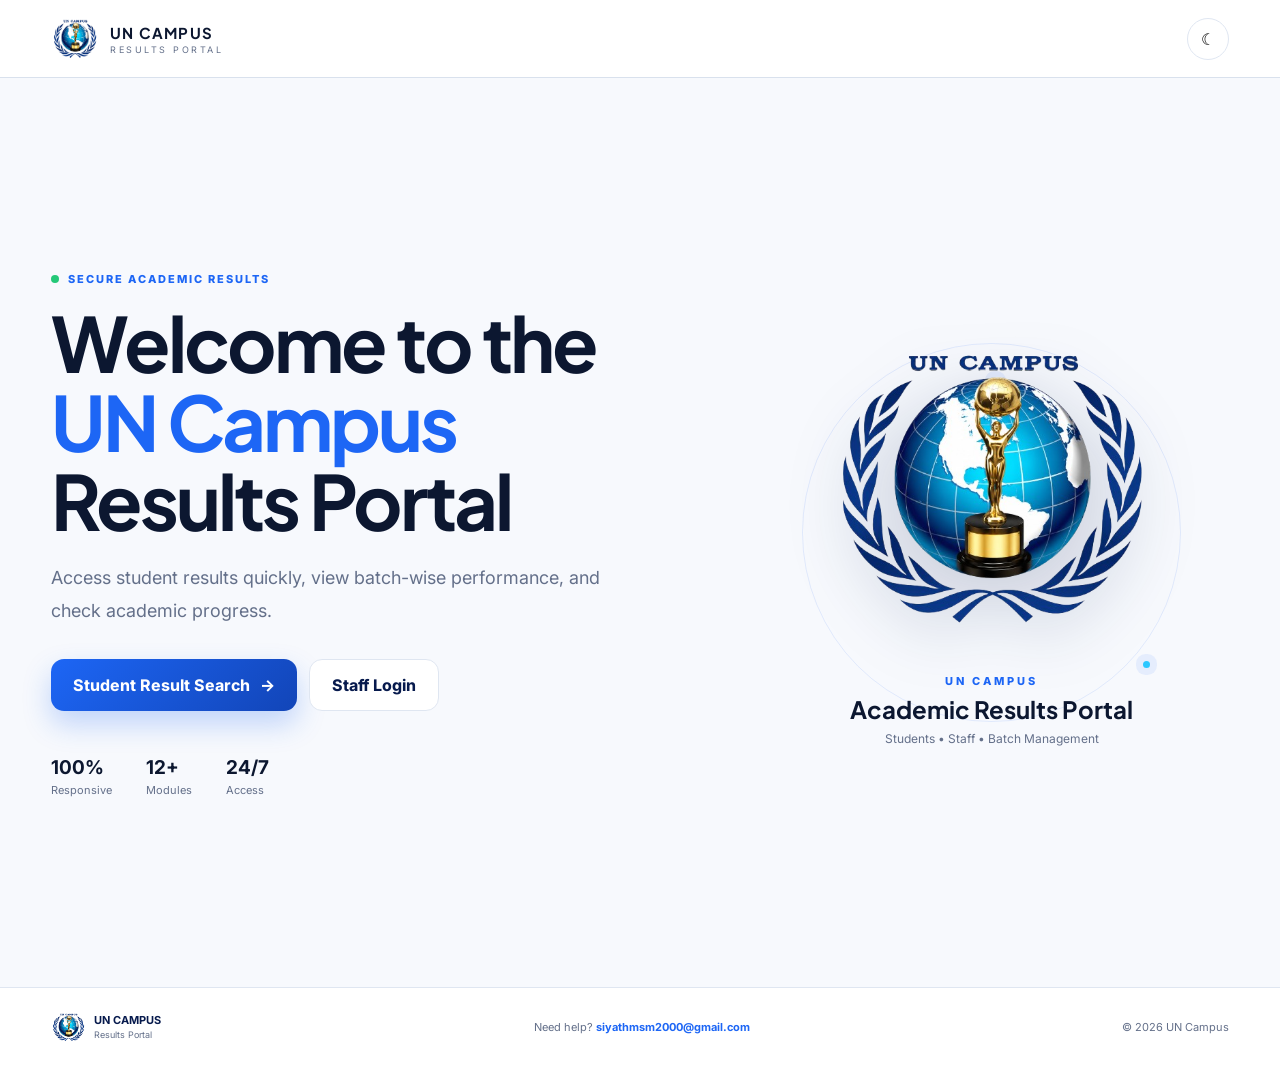
==== index.html @ ff18fadd "Add files via upload" ====
<!DOCTYPE html>
<html lang="en">
<head>
  <meta charset="UTF-8">
  <meta name="viewport" content="width=device-width, initial-scale=1.0">
  <meta name="theme-color" content="#071a4d">
  <meta name="description" content="UN Campus student results portal">
  <title>UN Campus | Results Portal</title>
  <link rel="preconnect" href="https://fonts.googleapis.com">
  <link rel="preconnect" href="https://fonts.gstatic.com" crossorigin>
  <link href="https://fonts.googleapis.com/css2?family=Inter:wght@400;500;600;700;800&family=Plus+Jakarta+Sans:wght@600;700;800&display=swap" rel="stylesheet">
  <link rel="stylesheet" href="css/style.css">
</head>
<body>
  <div id="preloader" class="preloader">
    <div class="loader-orbit">
      <div class="loader-ring"></div>
      <img src="assets/logo.png" alt="UN Campus">
    </div>
    <div class="loader-brand">UN CAMPUS</div>
    <div class="loader-text">Preparing your results portal...</div>
  </div>

  <div id="app" class="app-shell is-hidden">
    <header class="topbar">
      <a class="brand" href="#" data-action="home" aria-label="UN Campus home">
        <img src="assets/logo.png" alt="UN Campus logo">
        <div>
          <strong>UN CAMPUS</strong>
          <span>RESULTS PORTAL</span>
        </div>
      </a>
      <div class="top-actions">
        <button id="themeToggle" class="icon-btn" type="button" aria-label="Toggle theme">☾</button>
        <button id="logoutBtn" class="btn btn-ghost hidden" type="button">Staff Logout</button>
      </div>
    </header>

    <main>
      <section id="homeView" class="view active">
        <div class="hero-grid">
          <div class="hero-copy reveal">
            <span class="eyebrow"><span class="pulse-dot"></span> Secure Academic Results</span>
            <h1>Welcome to the <span>UN Campus</span> Results Portal</h1>
            <p>Access student results quickly, view batch-wise performance, and check academic progress.</p>
            <div class="hero-actions">
              <button class="btn btn-primary btn-lg" data-action="studentPortal">Student Result Search <span>→</span></button>
              <button class="btn btn-secondary btn-lg" data-action="staffLogin">Staff Login</button>
            </div>
            <div class="mini-trust">
              <div><b>100%</b><span>Responsive</span></div>
              <div><b>12+</b><span>Modules</span></div>
              <div><b>24/7</b><span>Access</span></div>
            </div>
          </div>
          <div class="hero-logo-panel reveal delay-1">
            <div class="logo-orbit"></div>
            <img src="assets/logo.png" alt="UN Campus emblem">
            <div class="hero-logo-caption">
              <span>UN CAMPUS</span>
              <strong>Academic Results Portal</strong>
              <p>Students • Staff • Batch Management</p>
            </div>
          </div>
        </div>
      </section>

      <section id="staffLoginView" class="view">
        <div class="center-wrap">
          <div class="auth-card reveal">
            <button class="back-link" data-action="home">← Back to home</button>
            <div class="auth-icon">🔐</div>
            <span class="eyebrow">Authorized Access</span>
            <h2>Staff Login</h2>
            <p>Sign in to view batch-wise student results and academic statistics.</p>
            <form id="staffLoginForm" novalidate>
              <label>Username
                <div class="input-wrap"><span>👤</span><input id="staffUsername" type="text" autocomplete="username" required placeholder="Enter username"></div>
              </label>
              <label>Password
                <div class="input-wrap"><span>🔒</span><input id="staffPassword" type="password" autocomplete="current-password" required placeholder="Enter password"></div>
              </label>
              <button class="btn btn-primary btn-full" type="submit">Sign In <span>→</span></button>
              <div id="staffLoginMessage" class="form-message"></div>
            </form>
            <div class="auth-note">Staff access is intended for authorized academic personnel.</div>
          </div>
        </div>
      </section>

      <section id="batchView" class="view">
        <div class="page-heading reveal">
          <div>
            <span class="eyebrow">Student Portal</span>
            <h2>Select Your Batch</h2>
            <p>Choose your course and batch to continue to the NIC result search.</p>
          </div>
          <button class="btn btn-ghost" data-action="home">← Home</button>
        </div>
        <div id="batchGrid" class="batch-grid"></div>
      </section>

      <section id="studentSearchView" class="view">
        <div class="page-heading">
          <div>
            <span class="eyebrow">Student Result Search</span>
            <h2 id="studentBatchTitle">Batch Results</h2>
            <p>Search using your NIC number or registration number exactly as registered with the institute.</p>
          </div>
          <button class="btn btn-ghost" data-action="studentPortal">← Change Batch</button>
        </div>
        <div class="search-card reveal">
          <div class="search-art"><img src="assets/logo.png" alt="UN Campus"></div>
          <form id="studentSearchForm" class="search-form" novalidate>
            <label>NIC Number / Registration Number
              <div class="input-wrap large"><span>🪪</span><input id="studentSearchInput" type="text" inputmode="text" autocomplete="off" placeholder="Enter NIC or registration number" required></div>
            </label>
            <button class="btn btn-primary btn-lg" type="submit">Search Result <span>⌕</span></button>
            <div id="studentSearchMessage" class="form-message"></div>
          </form>
        </div>
        <div id="resultContainer"></div>
      </section>

      <section id="staffDashboardView" class="view">
        <div class="page-heading">
          <div>
            <span class="eyebrow">Staff Dashboard</span>
            <h2>Batch-wise Results</h2>
            <p>Review student performance, attendance and module marks.</p>
          </div>
          <div class="staff-toolbar">
            <select id="staffBatchSelect" class="select-control"></select>
            <button id="printBatchBtn" class="btn btn-secondary" type="button">🖨 Print / Preview</button>
          </div>
        </div>
        <div class="print-header">
          <div class="print-brand-row">
            <img src="assets/logo.png" alt="UN Campus Logo">
            <div>
              <h1>UN CAMPUS</h1>
              <div>No: 102, Post Office Road, Trincomalee</div>
              <div>No: 231, Dockyard Road, Trincomalee</div>
              <div>Email: info@uncampusacademy.com &nbsp; | &nbsp; uncampusacademy.com &nbsp; | &nbsp; +94 11 3640 634</div>
            </div>
          </div>
          <div class="print-title">
            <h2>STUDENT RESULTS</h2>
            <strong id="printBatchName"></strong>
            <span id="printCourseName"></span>
          </div>
        </div>
        <div id="staffStats" class="stats-grid"></div>
        <div class="dashboard-card">
          <div class="table-head">
            <div><strong id="staffTableTitle">Students</strong><span id="staffTableMeta"></span></div>
            <input id="staffTableSearch" class="table-search" placeholder="Search name or NIC...">
          </div>
          <div class="table-scroll">
            <table class="results-table" id="staffResultsTable">
              <thead></thead>
              <tbody></tbody>
            </table>
          </div>
        </div>
        <div class="print-certification">
          <p>I certify that the above results have been checked and are an accurate record of the students' academic performance.</p>
          <div class="signature-grid">
            <div><div class="signature-line"></div><strong id="printLecturerPrint">Lecturer</strong><span>Lecturer Signature / Name</span></div>
            <div><div class="signature-line"></div><strong id="printDatePrint"></strong><span>Date</span></div>
          </div>
        </div>
      </section>
    </main>

    <footer>
      <div class="footer-brand"><img src="assets/logo.png" alt=""><div><strong>UN CAMPUS</strong><span>Results Portal</span></div></div>
      <div>Need help? <a href="mailto:siyathmsm2000@gmail.com">siyathmsm2000@gmail.com</a></div>
      <div>© <span id="year"></span> UN Campus</div>
    </footer>
  </div>

  <div id="printModal" class="modal-backdrop hidden" role="dialog" aria-modal="true" aria-labelledby="printModalTitle">
    <div class="print-modal">
      <button id="cancelPrintBtn" class="modal-close" type="button" aria-label="Close">×</button>
      <span class="eyebrow">Print / Preview</span>
      <h2 id="printModalTitle">Print Results</h2>
      <p>Enter the lecturer details that should appear in the certification area of the printed results.</p>
      <label>Lecturer Name
        <div class="input-wrap"><span>👨‍🏫</span><input id="printLecturerName" type="text" placeholder="Enter lecturer name" autocomplete="name"></div>
      </label>
      <label>Date
        <div class="input-wrap"><span>📅</span><input id="printDate" type="date"></div>
      </label>
      <div class="modal-actions">
        <button id="cancelPrintBtnAlt" class="btn btn-ghost" type="button">Cancel</button>
        <button id="confirmPrintBtn" class="btn btn-primary" type="button">Continue to Print Preview →</button>
      </div>
    </div>
  </div>

  <script src="js/config.js"></script>
  <script src="js/data.js"></script>
  <script src="js/app.js"></script>
</body>
</html>
---- css/style.css ----
:root{
  --navy:#071a4d;--navy2:#102d6d;--blue:#1d66f5;--cyan:#2cc8ff;
  --ink:#0c1730;--muted:#64708a;--bg:#f7f9fd;--card:#fff;
  --line:#dfe6f1;--success:#149447;--danger:#d83a4a;
  --shadow:0 20px 55px rgba(12,39,87,.09);--radius:22px;--transition:all .28s ease;
}
*{box-sizing:border-box}html{scroll-behavior:smooth}body{margin:0;font-family:Inter,Arial,sans-serif;color:var(--ink);background:var(--bg);min-height:100vh}button,input,select{font:inherit}.hidden{display:none!important}.is-hidden{visibility:hidden;opacity:0}
.preloader{position:fixed;inset:0;z-index:1000;background:linear-gradient(145deg,#04143d,#0c2c69 55%,#06183f);display:grid;place-items:center;align-content:center;color:#fff;transition:opacity .6s ease,visibility .6s ease}.preloader.done{opacity:0;visibility:hidden;pointer-events:none}.loader-orbit{width:155px;height:155px;position:relative;display:grid;place-items:center}.loader-orbit img{width:108px;height:108px;object-fit:contain;filter:drop-shadow(0 8px 22px rgba(0,0,0,.35))}.loader-ring{position:absolute;inset:0;border:2px solid rgba(255,255,255,.12);border-top-color:#4fd8ff;border-right-color:#fff;border-radius:50%;animation:spin 1.2s linear infinite}.loader-brand{margin-top:20px;font-family:"Plus Jakarta Sans",Inter,sans-serif;font-size:20px;letter-spacing:5px;font-weight:800}.loader-text{margin-top:8px;color:#b9c7e5;font-size:13px}
@keyframes spin{to{transform:rotate(360deg)}}@keyframes float{50%{transform:translateY(-9px)}}@keyframes pulse{50%{box-shadow:0 0 0 8px rgba(36,200,120,0)}}@keyframes reveal{from{opacity:0;transform:translateY(18px)}to{opacity:1;transform:none}}@keyframes resultIn{from{opacity:0;transform:translateY(15px)}to{opacity:1;transform:none}}
.topbar{height:78px;position:sticky;top:0;z-index:50;display:flex;align-items:center;justify-content:space-between;padding:0 clamp(18px,4vw,64px);background:rgba(255,255,255,.94);backdrop-filter:blur(18px);border-bottom:1px solid rgba(205,215,231,.75)}.brand{display:flex;align-items:center;gap:11px;text-decoration:none;color:var(--ink)}.brand img{width:48px;height:48px;object-fit:contain}.brand strong{display:block;font-family:"Plus Jakarta Sans",Inter,sans-serif;letter-spacing:1.2px;font-size:15px}.brand span{display:block;color:var(--muted);font-size:9px;letter-spacing:2.5px;margin-top:2px}.top-actions{display:flex;gap:10px;align-items:center}.icon-btn{width:42px;height:42px;border:1px solid var(--line);border-radius:50%;background:#fff;cursor:pointer;transition:var(--transition)}.icon-btn:hover{transform:translateY(-2px);box-shadow:0 8px 20px rgba(7,26,77,.12)}
main{min-height:calc(100vh - 145px)}.view{display:none;max-width:1280px;margin:0 auto;padding:clamp(34px,6vw,80px) clamp(18px,4vw,52px)}.view.active{display:block}
.hero-grid{min-height:calc(100vh - 145px);display:grid;grid-template-columns:1.12fr .88fr;gap:clamp(40px,8vw,100px);align-items:center}.hero-copy h1{font-family:"Plus Jakarta Sans",Inter,sans-serif;font-size:clamp(42px,6vw,76px);line-height:1.04;letter-spacing:-3px;margin:16px 0 22px;max-width:760px}.hero-copy h1 span{color:var(--blue)}.hero-copy p{font-size:18px;line-height:1.8;color:var(--muted);max-width:670px}.eyebrow{display:inline-flex;align-items:center;gap:9px;text-transform:uppercase;letter-spacing:2px;font-size:11px;font-weight:800;color:var(--blue)}.pulse-dot{width:8px;height:8px;border-radius:50%;background:#24c878;box-shadow:0 0 0 0 rgba(36,200,120,.5);animation:pulse 1.8s infinite}.hero-actions{display:flex;flex-wrap:wrap;gap:12px;margin-top:32px}.btn{border:0;border-radius:13px;padding:12px 18px;font-weight:750;cursor:pointer;transition:var(--transition);display:inline-flex;align-items:center;justify-content:center;gap:10px}.btn:hover{transform:translateY(-3px)}.btn-primary{color:#fff;background:linear-gradient(135deg,var(--blue),#1245b8);box-shadow:0 13px 28px rgba(29,102,245,.25)}.btn-secondary{background:#fff;color:var(--navy);border:1px solid var(--line)}.btn-ghost{background:transparent;color:var(--navy);border:1px solid var(--line)}.btn-lg{padding:15px 22px}.btn-full{width:100%}.mini-trust{display:flex;gap:34px;margin-top:45px}.mini-trust div{display:grid;gap:4px}.mini-trust b{font-size:19px}.mini-trust span{font-size:11px;color:var(--muted)}
/* Logo presentation: intentionally no background card behind the logo. */.hero-logo-panel{min-height:520px;position:relative;display:flex;align-items:center;justify-content:center;flex-direction:column;animation:float 5s ease-in-out infinite}.hero-logo-panel img{width:min(72%,390px);object-fit:contain;position:relative;z-index:2;filter:drop-shadow(0 20px 28px rgba(7,26,77,.18))}.logo-orbit{position:absolute;width:min(80%,470px);aspect-ratio:1;border:1px solid rgba(29,102,245,.10);border-radius:50%;animation:spin 20s linear infinite}.logo-orbit:before,.logo-orbit:after{content:"";position:absolute;border-radius:50%;background:var(--blue);width:7px;height:7px;box-shadow:0 0 0 7px rgba(29,102,245,.08)}.logo-orbit:before{top:9%;left:50%}.logo-orbit:after{bottom:14%;right:8%;background:var(--cyan)}.hero-logo-caption{text-align:center;margin-top:14px;position:relative;z-index:3}.hero-logo-caption span{display:block;font-size:11px;letter-spacing:3px;font-weight:800;color:var(--blue)}.hero-logo-caption strong{display:block;font-family:"Plus Jakarta Sans",Inter,sans-serif;font-size:24px;margin-top:6px}.hero-logo-caption p{margin:7px 0 0;color:var(--muted);font-size:12px}
.center-wrap{min-height:70vh;display:grid;place-items:center}.auth-card{width:min(100%,480px);padding:36px;border-radius:var(--radius);background:var(--card);border:1px solid var(--line);box-shadow:var(--shadow)}.back-link{background:none;border:0;padding:0;color:var(--muted);cursor:pointer;margin-bottom:30px}.auth-icon{width:58px;height:58px;border-radius:18px;background:#eaf2ff;display:grid;place-items:center;font-size:25px;margin-bottom:18px}.auth-card h2,.page-heading h2{font-family:"Plus Jakarta Sans",Inter,sans-serif;font-size:clamp(30px,4vw,44px);margin:9px 0}.auth-card p,.page-heading p{color:var(--muted);line-height:1.65}.auth-card form{margin-top:26px;display:grid;gap:18px}.auth-card label,.search-form label{font-size:12px;font-weight:800;display:grid;gap:8px}.input-wrap{display:flex;align-items:center;gap:10px;padding:0 14px;border:1px solid var(--line);border-radius:13px;background:#fff;transition:var(--transition)}.input-wrap:focus-within{border-color:#7da7ff;box-shadow:0 0 0 4px rgba(29,102,245,.09)}.input-wrap input{border:0;outline:0;background:transparent;width:100%;padding:14px 0;color:var(--ink)}.input-wrap.large input{font-size:17px;padding:17px 0}.form-message{min-height:18px;font-size:12px;font-weight:700}.form-message.error{color:var(--danger)}.form-message.success{color:var(--success)}.auth-note{margin-top:22px;padding:12px;border-radius:12px;background:#f3f6fb;color:var(--muted);font-size:11px;line-height:1.5}
.page-heading{display:flex;justify-content:space-between;gap:20px;align-items:end;margin-bottom:32px}.page-heading h2{margin-bottom:6px}.batch-grid{display:grid;grid-template-columns:repeat(3,1fr);gap:18px}.batch-card{position:relative;padding:25px;border-radius:22px;background:#fff;border:1px solid var(--line);cursor:pointer;overflow:hidden;transition:var(--transition);box-shadow:0 10px 30px rgba(12,39,87,.05)}.batch-card:after{content:"";position:absolute;width:130px;height:130px;border-radius:50%;background:linear-gradient(135deg,#e8f7ff,#eaf0ff);right:-55px;top:-55px}.batch-card:hover{transform:translateY(-7px);border-color:#9ebcff;box-shadow:0 20px 45px rgba(12,39,87,.12)}.batch-code{font-family:"Plus Jakarta Sans",Inter,sans-serif;font-size:24px;color:var(--navy)}.batch-name{color:var(--muted);margin-top:8px}.batch-meta{display:flex;justify-content:space-between;margin-top:22px;font-size:12px;color:var(--muted)}.batch-meta strong{color:var(--blue)}
.search-card{display:grid;grid-template-columns:180px 1fr;gap:30px;align-items:center;padding:28px;border-radius:26px;background:#fff;border:1px solid var(--line);box-shadow:0 16px 45px rgba(12,39,87,.08)}.search-art{height:190px;display:grid;place-items:center;background:transparent}.search-art img{width:150px;filter:drop-shadow(0 14px 20px rgba(7,26,77,.18))}.search-form{display:flex;align-items:end;gap:14px;flex-wrap:wrap}.search-form label{flex:1;min-width:260px}.search-form .form-message{flex-basis:100%}
/* Result page: no decorative logo card and no Final Exam summary card. */.result-card{margin-top:28px;background:#fff;border:1px solid var(--line);border-radius:28px;overflow:hidden;box-shadow:var(--shadow);animation:resultIn .55s ease both}.result-header{padding:25px 28px;background:linear-gradient(135deg,#071a4d,#143d87);color:#fff;display:flex;justify-content:space-between;gap:20px;align-items:center}.student-name{font-family:"Plus Jakarta Sans",Inter,sans-serif;font-size:25px}.student-meta{color:#c8d8f5;font-size:12px;margin-top:6px}.result-badge{padding:9px 13px;border-radius:999px;background:rgba(255,255,255,.12);font-weight:800;font-size:12px}.result-body{padding:24px}.result-summary{display:grid;grid-template-columns:repeat(3,1fr);gap:12px;margin-bottom:22px}.summary-box{padding:16px;border-radius:16px;background:#f5f8fd}.summary-box span{display:block;color:var(--muted);font-size:11px;margin-bottom:7px}.summary-box strong{font-size:21px}.grade-pill{display:inline-flex;padding:5px 9px;border-radius:999px;font-size:11px;font-weight:800;background:#eaf8ef;color:var(--success)}.module-table{width:100%;border-collapse:collapse;font-size:13px}.module-table th{background:#102d6d;color:#fff;text-align:left;padding:12px}.module-table td{padding:11px 12px;border-bottom:1px solid #e7ecf4}.module-table tr:last-child td{border-bottom:0}.module-table .final-exam-row{font-weight:800;background:#fff9ec}.module-table .final-exam-row td{border-top:2px solid #d8b25b}.mark-pass{color:var(--success);font-weight:800}.mark-fail{color:var(--danger);font-weight:800}.mark-ab{color:#d98a00;font-weight:800}.mark-na{color:#6b7280;font-weight:800;font-style:italic}.grading{margin-top:24px;border-top:1px solid var(--line);padding-top:20px}.grading h3{margin:0 0 12px;font-size:15px}.grade-grid{display:grid;grid-template-columns:repeat(7,1fr);gap:7px}.grade-item{padding:10px 5px;text-align:center;border:1px solid var(--line);border-radius:10px;background:#fbfcfe}.grade-item b{display:block;color:var(--navy);font-size:14px}.grade-item span{display:block;font-size:9px;color:var(--muted);margin-top:4px}.empty-state{padding:28px;text-align:center;border:1px dashed #cbd6e7;border-radius:18px;background:#fff;color:var(--muted);margin-top:20px}.empty-state a{color:var(--blue);font-weight:800}
.staff-toolbar{display:flex;gap:10px}.select-control,.table-search{border:1px solid var(--line);background:#fff;border-radius:12px;padding:12px 14px;outline:0}.stats-grid{display:grid;grid-template-columns:repeat(4,1fr);gap:14px;margin-bottom:18px}.stat-card{background:#fff;border:1px solid var(--line);border-radius:18px;padding:19px}.stat-card span{color:var(--muted);font-size:11px}.stat-card strong{display:block;font-family:"Plus Jakarta Sans",Inter,sans-serif;font-size:27px;margin-top:5px}.dashboard-card{background:#fff;border:1px solid var(--line);border-radius:24px;overflow:hidden;box-shadow:0 15px 40px rgba(12,39,87,.07)}.table-head{padding:18px 20px;display:flex;justify-content:space-between;gap:15px;align-items:center;border-bottom:1px solid var(--line)}.table-head strong{display:block}.table-head span{display:block;color:var(--muted);font-size:11px;margin-top:3px}.table-search{width:min(100%,280px)}.table-scroll{overflow:auto}.results-table{width:100%;border-collapse:collapse;min-width:980px;font-size:11px}.results-table th{position:sticky;top:0;background:#102d6d;color:#fff;padding:10px 8px;white-space:nowrap}.results-table td{padding:9px 8px;border-bottom:1px solid #edf1f6;text-align:center}.results-table td:nth-child(2),.results-table td:nth-child(3){text-align:left}.results-table tbody tr:hover{background:#f7faff}
footer{display:flex;justify-content:space-between;align-items:center;gap:20px;padding:22px clamp(18px,4vw,64px);border-top:1px solid var(--line);background:#fff;color:var(--muted);font-size:11px}.footer-brand{display:flex;align-items:center;gap:8px}.footer-brand img{width:35px;height:35px}.footer-brand strong{display:block;color:var(--navy);font-size:11px}.footer-brand span{font-size:9px}.footer-brand+div a{color:var(--blue);text-decoration:none;font-weight:700}.reveal{animation:reveal .7s cubic-bezier(.2,.8,.2,1) both}.delay-1{animation-delay:.12s}
body.dark{--ink:#edf3ff;--muted:#a9b6d0;--bg:#071124;--card:#0c1b39;--line:#1c3155;background:#071124}body.dark .topbar,body.dark footer{background:#071124}body.dark .btn-secondary,body.dark .btn-ghost,body.dark .input-wrap,body.dark .batch-card,body.dark .search-card,body.dark .result-card,body.dark .dashboard-card,body.dark .stat-card,body.dark .icon-btn,body.dark .select-control,body.dark .table-search,body.dark .empty-state{background:#0c1b39;color:var(--ink)}body.dark .input-wrap input{color:var(--ink)}body.dark .auth-note,body.dark .summary-box,body.dark .grade-item{background:#101f3d}body.dark .footer-brand strong{color:#fff}body.dark .search-art{background:transparent}body.dark .module-table .final-exam-row{background:#302817}
@media(max-width:1000px){.hero-grid{grid-template-columns:1fr}.hero-logo-panel{min-height:430px;max-width:650px;width:100%;margin:auto}.batch-grid{grid-template-columns:repeat(2,1fr)}.grade-grid{grid-template-columns:repeat(4,1fr)}.stats-grid{grid-template-columns:repeat(2,1fr)}}
@media(max-width:700px){.topbar{height:68px}.brand img{width:42px;height:42px}.brand strong{font-size:13px}.hero-copy h1{letter-spacing:-2px}.hero-copy p{font-size:15px}.hero-grid{min-height:auto;padding:35px 0}.hero-logo-panel{min-height:350px}.hero-logo-panel img{width:230px}.hero-logo-caption strong{font-size:20px}.mini-trust{gap:18px}.view{padding-top:30px;padding-bottom:45px}.page-heading{align-items:start;flex-direction:column}.batch-grid{grid-template-columns:1fr}.search-card{grid-template-columns:1fr}.search-art{height:135px}.search-art img{width:115px}.result-summary{grid-template-columns:1fr}.grade-grid{grid-template-columns:repeat(2,1fr)}.result-header{align-items:start;flex-direction:column}.staff-toolbar{width:100%;flex-direction:column}.select-control{width:100%}.stats-grid{grid-template-columns:1fr 1fr}.table-head{align-items:start;flex-direction:column}.table-search{width:100%}footer{flex-direction:column;align-items:flex-start}}
@media(max-width:420px){.hero-actions .btn{width:100%}.stats-grid{grid-template-columns:1fr}.result-body{padding:15px}.result-header{padding:20px}.student-name{font-size:20px}.module-table{font-size:12px}.module-table th,.module-table td{padding:9px 8px}}
@media print{.topbar,.page-heading,.search-card,footer,.grading{display:none!important}.view{padding:0!important;max-width:none}.result-card{box-shadow:none;border:1px solid #ccc}.result-header{background:#102d6d!important;-webkit-print-color-adjust:exact;print-color-adjust:exact}}

/* Print information and lecturer details modal */
.print-header,.print-certification{display:none}
.modal-backdrop{position:fixed;inset:0;z-index:2000;background:rgba(4,18,52,.62);backdrop-filter:blur(8px);display:grid;place-items:center;padding:20px}
.print-modal{width:min(100%,520px);position:relative;background:#fff;color:var(--ink);border:1px solid var(--line);border-radius:24px;padding:30px;box-shadow:0 30px 80px rgba(0,0,0,.25)}
.print-modal h2{margin:8px 0}.print-modal p{color:var(--muted);line-height:1.6;margin-bottom:22px}.print-modal label{display:grid;gap:8px;font-size:12px;font-weight:800;margin-top:16px}
.modal-close{position:absolute;right:15px;top:13px;width:36px;height:36px;border:0;border-radius:50%;background:#f0f4fa;font-size:24px;cursor:pointer;color:var(--ink)}
.modal-actions{display:flex;justify-content:flex-end;gap:10px;margin-top:25px}
body.dark .print-modal{background:#0c1b39}.print-modal .input-wrap{background:transparent}
@media print{
  @page{size:A4 landscape;margin:12mm}
  html,body{background:#fff!important;color:#111!important}
  .topbar,.page-heading,.search-card,footer,.grading,.modal-backdrop{display:none!important}
  .view{padding:0!important;max-width:none}
  #staffDashboardView{display:block!important}
  .print-header{display:block;padding-bottom:10px;border-bottom:2px solid #102d6d;margin-bottom:12px}
  .print-brand-row{display:flex;align-items:center;gap:16px}
  .print-brand-row img{width:72px;height:72px;object-fit:contain}
  .print-brand-row h1{font-size:24px;letter-spacing:1px;margin:0 0 5px;color:#071a4d}
  .print-brand-row div{font-size:9px;line-height:1.5}
  .print-title{text-align:center;margin-top:8px}
  .print-title h2{font-size:16px;margin:0 0 3px;letter-spacing:1px}
  .print-title strong,.print-title span{display:block;font-size:11px}
  .stats-grid{margin-bottom:10px;grid-template-columns:repeat(4,1fr);gap:7px}
  .stat-card{padding:7px;border-radius:0;box-shadow:none}
  .stat-card span{font-size:8px}.stat-card strong{font-size:13px}
  .dashboard-card{border:0;box-shadow:none;border-radius:0;overflow:visible}
  .table-head{padding:5px 0;border:0}.table-head .table-search{display:none}
  .results-table{min-width:0;width:100%;font-size:7.5px}
  .results-table th{position:static;padding:5px 4px}
  .results-table td{padding:4px 3px}
  .print-certification{display:block;margin-top:18px;border-top:1px solid #aaa;padding-top:12px;font-size:10px}
  .print-certification p{margin:0 0 28px}
  .signature-grid{display:grid;grid-template-columns:1fr 1fr;gap:100px;align-items:end}
  .signature-grid>div{text-align:center;width:260px;max-width:260px}
  .signature-line{height:1px;background:#222;margin:42px auto 5px;width:240px}
  .signature-grid strong,.signature-grid span{display:block}
  .signature-grid strong{font-size:10px;min-height:12px}
  .signature-grid span{font-size:8px;margin-top:3px}
}
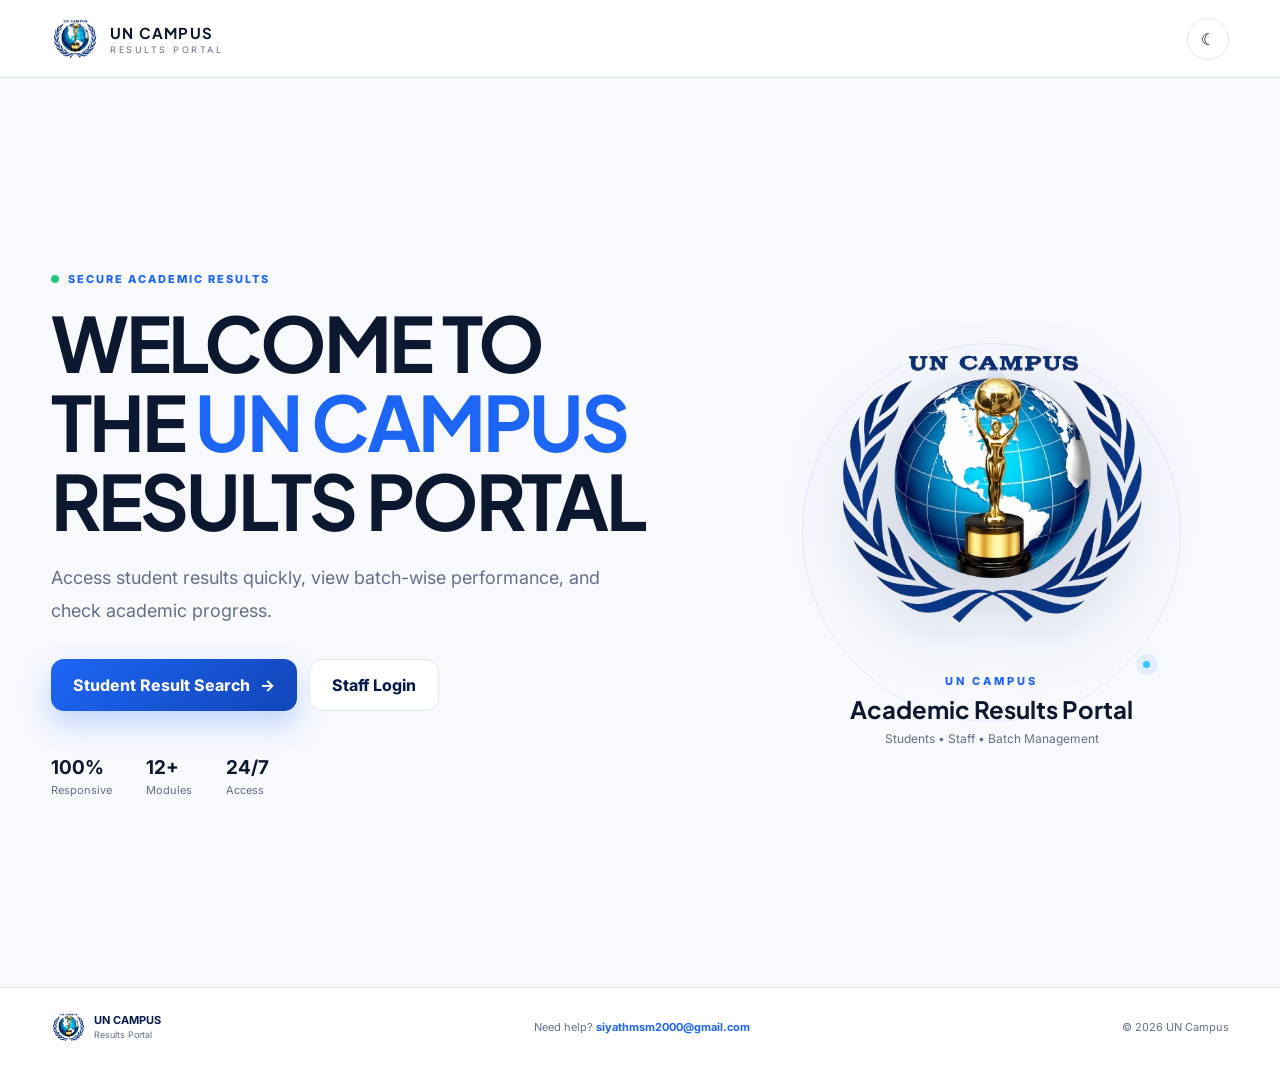
==== commit 21a23bf9: "Update index.html" ====
--- a/index.html
+++ b/index.html
@@ -41,7 +41,7 @@
         <div class="hero-grid">
           <div class="hero-copy reveal">
             <span class="eyebrow"><span class="pulse-dot"></span> Secure Academic Results</span>
-            <h1>Welcome to the <span>UN Campus</span> Results Portal</h1>
+            <h1>WELCOME TO THE <span>UN CAMPUS</span> RESULTS PORTAL</h1>
             <p>Access student results quickly, view batch-wise performance, and check academic progress.</p>
             <div class="hero-actions">
               <button class="btn btn-primary btn-lg" data-action="studentPortal">Student Result Search <span>→</span></button>
--- a/css/style.css
+++ b/css/style.css
@@ -5,7 +5,7 @@
   --shadow:0 20px 55px rgba(12,39,87,.09);--radius:22px;--transition:all .28s ease;
 }
 *{box-sizing:border-box}html{scroll-behavior:smooth}body{margin:0;font-family:Inter,Arial,sans-serif;color:var(--ink);background:var(--bg);min-height:100vh}button,input,select{font:inherit}.hidden{display:none!important}.is-hidden{visibility:hidden;opacity:0}
-.preloader{position:fixed;inset:0;z-index:1000;background:linear-gradient(145deg,#04143d,#0c2c69 55%,#06183f);display:grid;place-items:center;align-content:center;color:#fff;transition:opacity .6s ease,visibility .6s ease}.preloader.done{opacity:0;visibility:hidden;pointer-events:none}.loader-orbit{width:155px;height:155px;position:relative;display:grid;place-items:center}.loader-orbit img{width:108px;height:108px;object-fit:contain;filter:drop-shadow(0 8px 22px rgba(0,0,0,.35))}.loader-ring{position:absolute;inset:0;border:2px solid rgba(255,255,255,.12);border-top-color:#4fd8ff;border-right-color:#fff;border-radius:50%;animation:spin 1.2s linear infinite}.loader-brand{margin-top:20px;font-family:"Plus Jakarta Sans",Inter,sans-serif;font-size:20px;letter-spacing:5px;font-weight:800}.loader-text{margin-top:8px;color:#b9c7e5;font-size:13px}
+.preloader{position:fixed;inset:0;z-index:1000;background:linear-gradient(145deg,#04143d,#0c2c69 55%,#06183f);display:grid;place-items:center;align-content:center;color:#fff;transition:opacity .6s ease,visibility .6s ease}.preloader.done{opacity:0;visibility:hidden;pointer-events:none}.loader-orbit{width:155px;height:155px;position:relative;display:grid;place-items:center}.loader-orbit img{width:108px;height:108px;object-fit:contain;filter:drop-shadow(0 8px 22px rgba(0,0,0,.35))}.loader-ring{position:absolute;inset:0;border:2px solid rgba(255,255,255,.12);border-top-color:#4fd8ff;border-right-color:#fff;border-radius:50%;animation:spin 1.2s linear infinite}.loader-brand{margin-top:20px;font-family:Poppins;font-size:20px;letter-spacing:5px;font-weight:800}.loader-text{margin-top:8px;color:#b9c7e5;font-size:13px}
 @keyframes spin{to{transform:rotate(360deg)}}@keyframes float{50%{transform:translateY(-9px)}}@keyframes pulse{50%{box-shadow:0 0 0 8px rgba(36,200,120,0)}}@keyframes reveal{from{opacity:0;transform:translateY(18px)}to{opacity:1;transform:none}}@keyframes resultIn{from{opacity:0;transform:translateY(15px)}to{opacity:1;transform:none}}
 .topbar{height:78px;position:sticky;top:0;z-index:50;display:flex;align-items:center;justify-content:space-between;padding:0 clamp(18px,4vw,64px);background:rgba(255,255,255,.94);backdrop-filter:blur(18px);border-bottom:1px solid rgba(205,215,231,.75)}.brand{display:flex;align-items:center;gap:11px;text-decoration:none;color:var(--ink)}.brand img{width:48px;height:48px;object-fit:contain}.brand strong{display:block;font-family:"Plus Jakarta Sans",Inter,sans-serif;letter-spacing:1.2px;font-size:15px}.brand span{display:block;color:var(--muted);font-size:9px;letter-spacing:2.5px;margin-top:2px}.top-actions{display:flex;gap:10px;align-items:center}.icon-btn{width:42px;height:42px;border:1px solid var(--line);border-radius:50%;background:#fff;cursor:pointer;transition:var(--transition)}.icon-btn:hover{transform:translateY(-2px);box-shadow:0 8px 20px rgba(7,26,77,.12)}
 main{min-height:calc(100vh - 145px)}.view{display:none;max-width:1280px;margin:0 auto;padding:clamp(34px,6vw,80px) clamp(18px,4vw,52px)}.view.active{display:block}
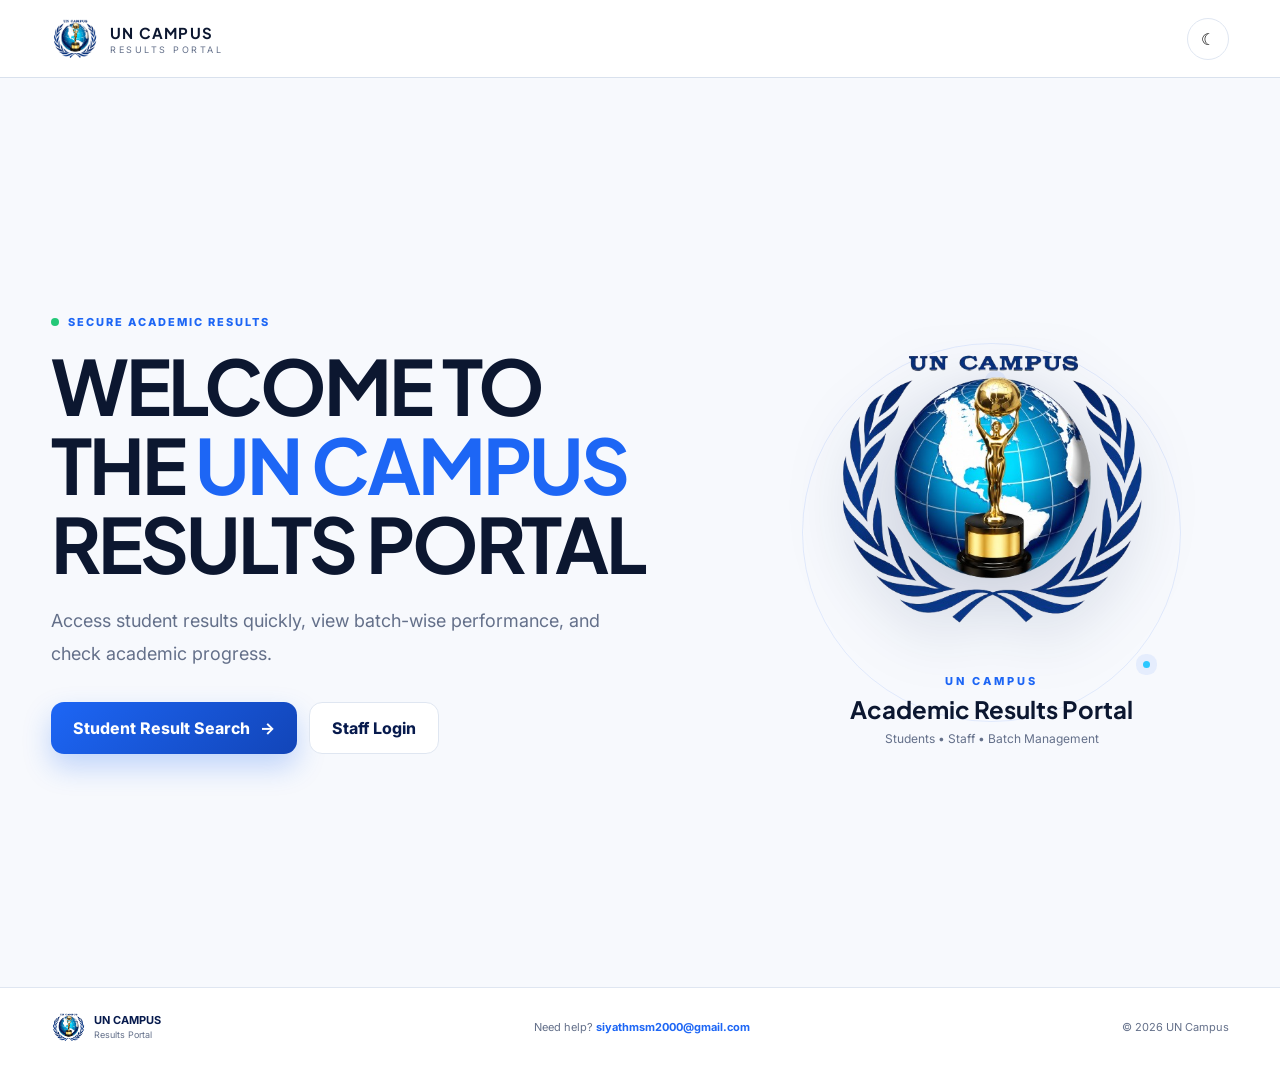
==== commit c4dc1fd5: "Update index.html" ====
--- a/index.html
+++ b/index.html
@@ -47,11 +47,13 @@
               <button class="btn btn-primary btn-lg" data-action="studentPortal">Student Result Search <span>→</span></button>
               <button class="btn btn-secondary btn-lg" data-action="staffLogin">Staff Login</button>
             </div>
+            <!--
             <div class="mini-trust">
               <div><b>100%</b><span>Responsive</span></div>
               <div><b>12+</b><span>Modules</span></div>
               <div><b>24/7</b><span>Access</span></div>
             </div>
+            -->
           </div>
           <div class="hero-logo-panel reveal delay-1">
             <div class="logo-orbit"></div>
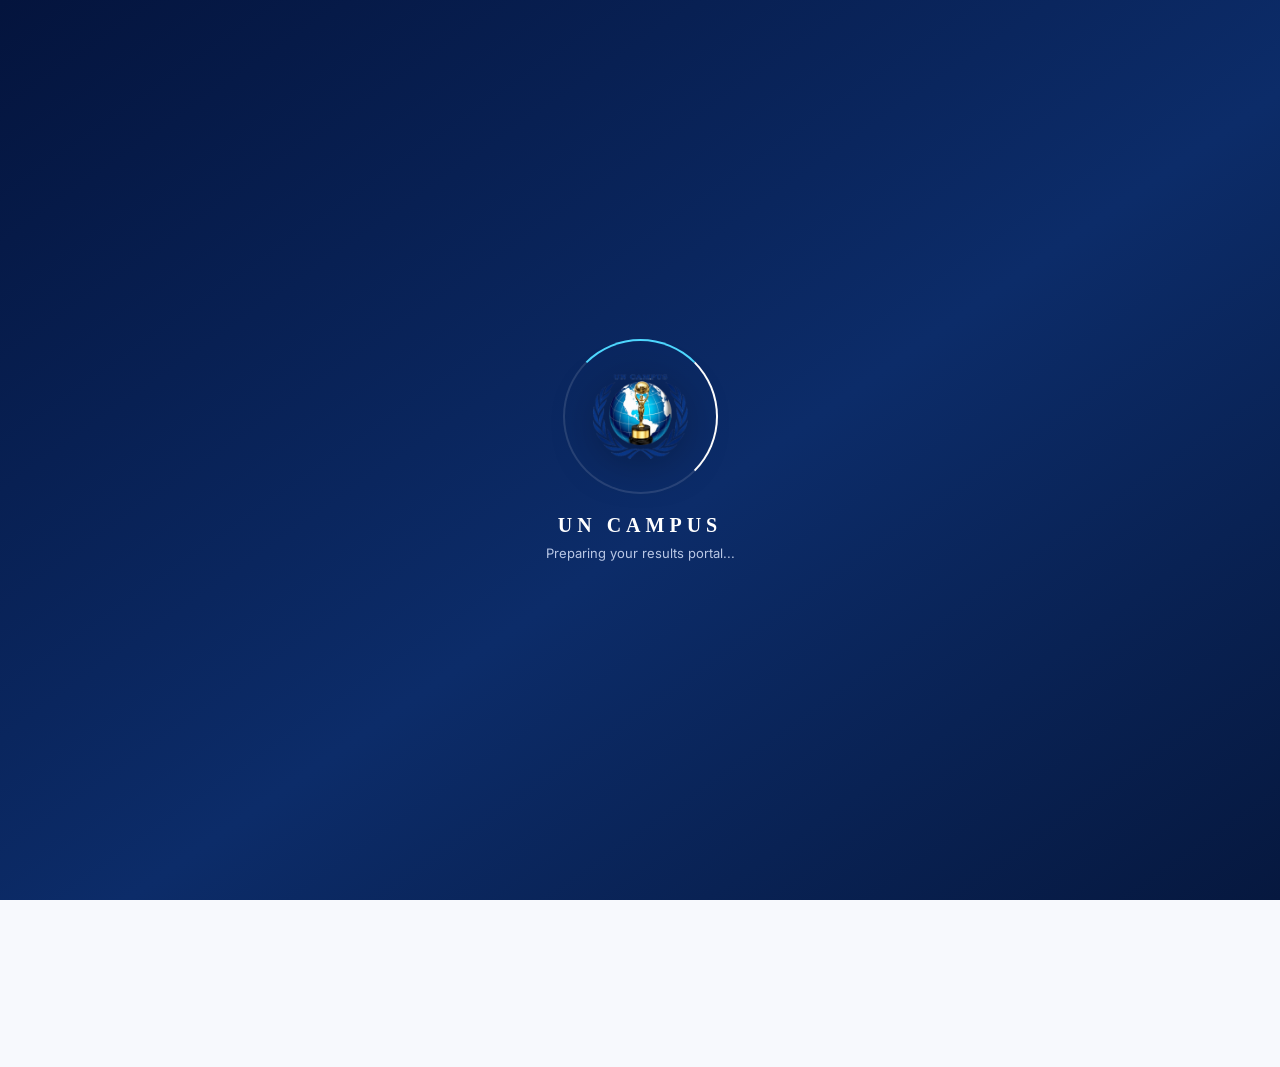
==== commit 9d637fac: "Update index.html" ====
--- a/index.html
+++ b/index.html
@@ -61,7 +61,7 @@
             <div class="hero-logo-caption">
               <span>UN CAMPUS</span>
               <strong>Academic Results Portal</strong>
-              <p>Students • Staff • Batch Management</p>
+              <!--<p>Students • Staff • Batch Management</p>-->
             </div>
           </div>
         </div>
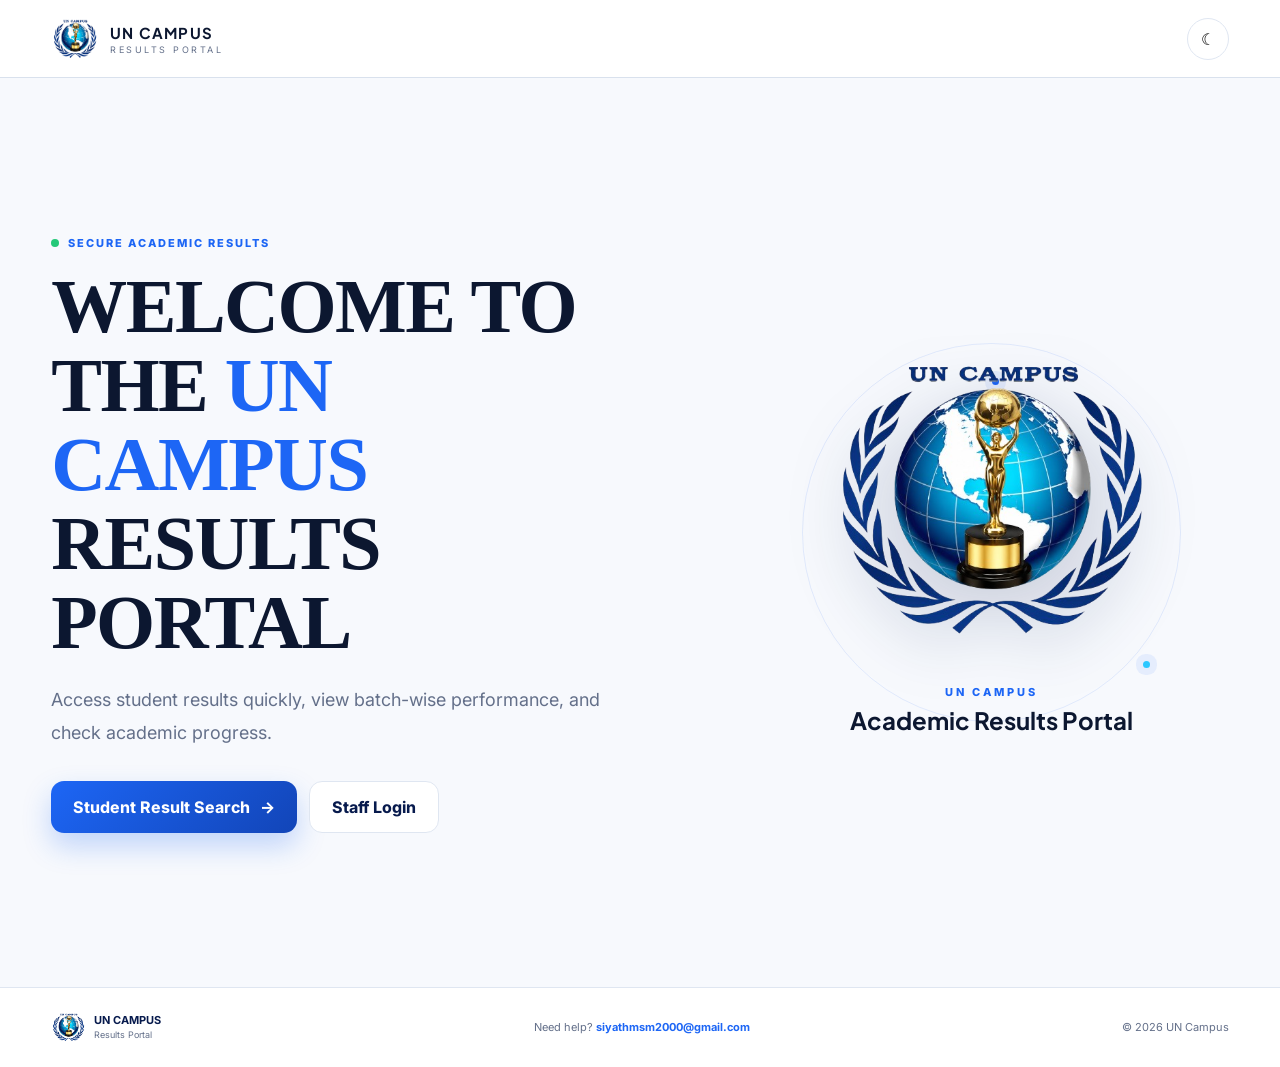
==== commit 2ef381fb: "Update index.html" ====
--- a/index.html
+++ b/index.html
@@ -99,7 +99,17 @@
           </div>
           <button class="btn btn-ghost" data-action="home">← Home</button>
         </div>
-        <div id="batchGrid" class="batch-grid"></div>
+        
+        <div class="department-section">
+            <h3 class="department-heading">Department of IT</h3>
+            <div id="itBatchGrid" class="batch-grid"></div>
+        </div>
+        
+        <div class="department-section">
+            <h3 class="department-heading">Department of English</h3>
+            <div id="englishBatchGrid" class="batch-grid"></div>
+        </div>
+        
       </section>
 
       <section id="studentSearchView" class="view">
@@ -203,6 +213,7 @@
 
   <script src="js/config.js"></script>
   <script src="js/data.js"></script>
+  <script src="js/dataSE.js"></script>
   <script src="js/app.js"></script>
 </body>
 </html>
--- a/css/style.css
+++ b/css/style.css
@@ -9,7 +9,7 @@
 @keyframes spin{to{transform:rotate(360deg)}}@keyframes float{50%{transform:translateY(-9px)}}@keyframes pulse{50%{box-shadow:0 0 0 8px rgba(36,200,120,0)}}@keyframes reveal{from{opacity:0;transform:translateY(18px)}to{opacity:1;transform:none}}@keyframes resultIn{from{opacity:0;transform:translateY(15px)}to{opacity:1;transform:none}}
 .topbar{height:78px;position:sticky;top:0;z-index:50;display:flex;align-items:center;justify-content:space-between;padding:0 clamp(18px,4vw,64px);background:rgba(255,255,255,.94);backdrop-filter:blur(18px);border-bottom:1px solid rgba(205,215,231,.75)}.brand{display:flex;align-items:center;gap:11px;text-decoration:none;color:var(--ink)}.brand img{width:48px;height:48px;object-fit:contain}.brand strong{display:block;font-family:"Plus Jakarta Sans",Inter,sans-serif;letter-spacing:1.2px;font-size:15px}.brand span{display:block;color:var(--muted);font-size:9px;letter-spacing:2.5px;margin-top:2px}.top-actions{display:flex;gap:10px;align-items:center}.icon-btn{width:42px;height:42px;border:1px solid var(--line);border-radius:50%;background:#fff;cursor:pointer;transition:var(--transition)}.icon-btn:hover{transform:translateY(-2px);box-shadow:0 8px 20px rgba(7,26,77,.12)}
 main{min-height:calc(100vh - 145px)}.view{display:none;max-width:1280px;margin:0 auto;padding:clamp(34px,6vw,80px) clamp(18px,4vw,52px)}.view.active{display:block}
-.hero-grid{min-height:calc(100vh - 145px);display:grid;grid-template-columns:1.12fr .88fr;gap:clamp(40px,8vw,100px);align-items:center}.hero-copy h1{font-family:"Plus Jakarta Sans",Inter,sans-serif;font-size:clamp(42px,6vw,76px);line-height:1.04;letter-spacing:-3px;margin:16px 0 22px;max-width:760px}.hero-copy h1 span{color:var(--blue)}.hero-copy p{font-size:18px;line-height:1.8;color:var(--muted);max-width:670px}.eyebrow{display:inline-flex;align-items:center;gap:9px;text-transform:uppercase;letter-spacing:2px;font-size:11px;font-weight:800;color:var(--blue)}.pulse-dot{width:8px;height:8px;border-radius:50%;background:#24c878;box-shadow:0 0 0 0 rgba(36,200,120,.5);animation:pulse 1.8s infinite}.hero-actions{display:flex;flex-wrap:wrap;gap:12px;margin-top:32px}.btn{border:0;border-radius:13px;padding:12px 18px;font-weight:750;cursor:pointer;transition:var(--transition);display:inline-flex;align-items:center;justify-content:center;gap:10px}.btn:hover{transform:translateY(-3px)}.btn-primary{color:#fff;background:linear-gradient(135deg,var(--blue),#1245b8);box-shadow:0 13px 28px rgba(29,102,245,.25)}.btn-secondary{background:#fff;color:var(--navy);border:1px solid var(--line)}.btn-ghost{background:transparent;color:var(--navy);border:1px solid var(--line)}.btn-lg{padding:15px 22px}.btn-full{width:100%}.mini-trust{display:flex;gap:34px;margin-top:45px}.mini-trust div{display:grid;gap:4px}.mini-trust b{font-size:19px}.mini-trust span{font-size:11px;color:var(--muted)}
+.hero-grid{min-height:calc(100vh - 145px);display:grid;grid-template-columns:1.12fr .88fr;gap:clamp(40px,8vw,100px);align-items:center}.hero-copy h1{font-family:"Roboto Slab","Rockwell",Georgia,serif;text-transform:uppercase;letter-spacing:-1.5px;font-size:clamp(42px,6vw,76px);line-height:1.04;margin:16px 0 22px;max-width:760px}.hero-copy h1 span{color:var(--blue)}.hero-copy p{font-size:18px;line-height:1.8;color:var(--muted);max-width:670px}.eyebrow{display:inline-flex;align-items:center;gap:9px;text-transform:uppercase;letter-spacing:2px;font-size:11px;font-weight:800;color:var(--blue)}.pulse-dot{width:8px;height:8px;border-radius:50%;background:#24c878;box-shadow:0 0 0 0 rgba(36,200,120,.5);animation:pulse 1.8s infinite}.hero-actions{display:flex;flex-wrap:wrap;gap:12px;margin-top:32px}.btn{border:0;border-radius:13px;padding:12px 18px;font-weight:750;cursor:pointer;transition:var(--transition);display:inline-flex;align-items:center;justify-content:center;gap:10px}.btn:hover{transform:translateY(-3px)}.btn-primary{color:#fff;background:linear-gradient(135deg,var(--blue),#1245b8);box-shadow:0 13px 28px rgba(29,102,245,.25)}.btn-secondary{background:#fff;color:var(--navy);border:1px solid var(--line)}.btn-ghost{background:transparent;color:var(--navy);border:1px solid var(--line)}.btn-lg{padding:15px 22px}.btn-full{width:100%}.mini-trust{display:flex;gap:34px;margin-top:45px}.mini-trust div{display:grid;gap:4px}.mini-trust b{font-size:19px}.mini-trust span{font-size:11px;color:var(--muted)}
 /* Logo presentation: intentionally no background card behind the logo. */.hero-logo-panel{min-height:520px;position:relative;display:flex;align-items:center;justify-content:center;flex-direction:column;animation:float 5s ease-in-out infinite}.hero-logo-panel img{width:min(72%,390px);object-fit:contain;position:relative;z-index:2;filter:drop-shadow(0 20px 28px rgba(7,26,77,.18))}.logo-orbit{position:absolute;width:min(80%,470px);aspect-ratio:1;border:1px solid rgba(29,102,245,.10);border-radius:50%;animation:spin 20s linear infinite}.logo-orbit:before,.logo-orbit:after{content:"";position:absolute;border-radius:50%;background:var(--blue);width:7px;height:7px;box-shadow:0 0 0 7px rgba(29,102,245,.08)}.logo-orbit:before{top:9%;left:50%}.logo-orbit:after{bottom:14%;right:8%;background:var(--cyan)}.hero-logo-caption{text-align:center;margin-top:14px;position:relative;z-index:3}.hero-logo-caption span{display:block;font-size:11px;letter-spacing:3px;font-weight:800;color:var(--blue)}.hero-logo-caption strong{display:block;font-family:"Plus Jakarta Sans",Inter,sans-serif;font-size:24px;margin-top:6px}.hero-logo-caption p{margin:7px 0 0;color:var(--muted);font-size:12px}
 .center-wrap{min-height:70vh;display:grid;place-items:center}.auth-card{width:min(100%,480px);padding:36px;border-radius:var(--radius);background:var(--card);border:1px solid var(--line);box-shadow:var(--shadow)}.back-link{background:none;border:0;padding:0;color:var(--muted);cursor:pointer;margin-bottom:30px}.auth-icon{width:58px;height:58px;border-radius:18px;background:#eaf2ff;display:grid;place-items:center;font-size:25px;margin-bottom:18px}.auth-card h2,.page-heading h2{font-family:"Plus Jakarta Sans",Inter,sans-serif;font-size:clamp(30px,4vw,44px);margin:9px 0}.auth-card p,.page-heading p{color:var(--muted);line-height:1.65}.auth-card form{margin-top:26px;display:grid;gap:18px}.auth-card label,.search-form label{font-size:12px;font-weight:800;display:grid;gap:8px}.input-wrap{display:flex;align-items:center;gap:10px;padding:0 14px;border:1px solid var(--line);border-radius:13px;background:#fff;transition:var(--transition)}.input-wrap:focus-within{border-color:#7da7ff;box-shadow:0 0 0 4px rgba(29,102,245,.09)}.input-wrap input{border:0;outline:0;background:transparent;width:100%;padding:14px 0;color:var(--ink)}.input-wrap.large input{font-size:17px;padding:17px 0}.form-message{min-height:18px;font-size:12px;font-weight:700}.form-message.error{color:var(--danger)}.form-message.success{color:var(--success)}.auth-note{margin-top:22px;padding:12px;border-radius:12px;background:#f3f6fb;color:var(--muted);font-size:11px;line-height:1.5}
 .page-heading{display:flex;justify-content:space-between;gap:20px;align-items:end;margin-bottom:32px}.page-heading h2{margin-bottom:6px}.batch-grid{display:grid;grid-template-columns:repeat(3,1fr);gap:18px}.batch-card{position:relative;padding:25px;border-radius:22px;background:#fff;border:1px solid var(--line);cursor:pointer;overflow:hidden;transition:var(--transition);box-shadow:0 10px 30px rgba(12,39,87,.05)}.batch-card:after{content:"";position:absolute;width:130px;height:130px;border-radius:50%;background:linear-gradient(135deg,#e8f7ff,#eaf0ff);right:-55px;top:-55px}.batch-card:hover{transform:translateY(-7px);border-color:#9ebcff;box-shadow:0 20px 45px rgba(12,39,87,.12)}.batch-code{font-family:"Plus Jakarta Sans",Inter,sans-serif;font-size:24px;color:var(--navy)}.batch-name{color:var(--muted);margin-top:8px}.batch-meta{display:flex;justify-content:space-between;margin-top:22px;font-size:12px;color:var(--muted)}.batch-meta strong{color:var(--blue)}
@@ -62,3 +62,31 @@
   .signature-grid strong{font-size:10px;min-height:12px}
   .signature-grid span{font-size:8px;margin-top:3px}
 }
+
+.department-section {
+    margin-bottom: 40px;
+}
+
+.department-heading {
+    font-size: 24px;
+    font-weight: 800;
+    color: var(--navy);
+    margin: 25px 0 20px;
+    padding: 0 0 12px;
+    border-bottom: 3px solid var(--blue);
+}
+
+body.dark .department-heading {
+    color: var(--ink);
+}
+
+@media (max-width: 700px) {
+    .department-heading {
+        font-size: 21px;
+        margin-top: 20px;
+    }
+
+    .department-section {
+        margin-bottom: 28px;
+    }
+}
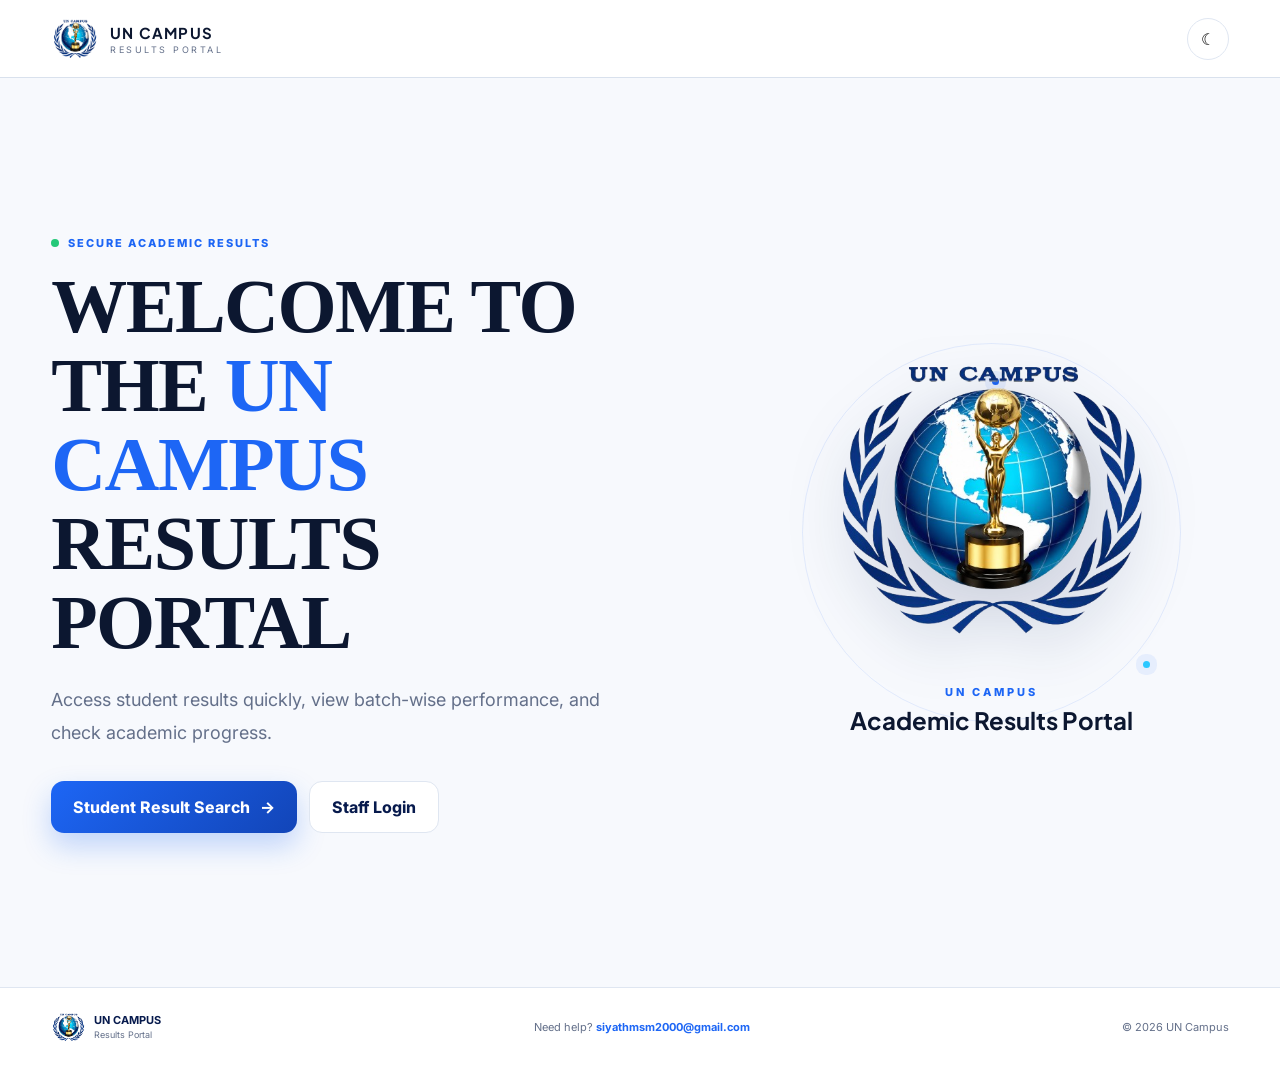
==== commit 8c268109: "Update index.html" ====
--- a/index.html
+++ b/index.html
@@ -109,7 +109,11 @@
             <h3 class="department-heading">Department of English</h3>
             <div id="englishBatchGrid" class="batch-grid"></div>
         </div>
-        
+
+        <div class="department-section">
+            <h3 class="department-heading">Department of HRM</h3>
+            <div id="HRMBatchGrid" class="batch-grid"></div>
+        </div>
       </section>
 
       <section id="studentSearchView" class="view">
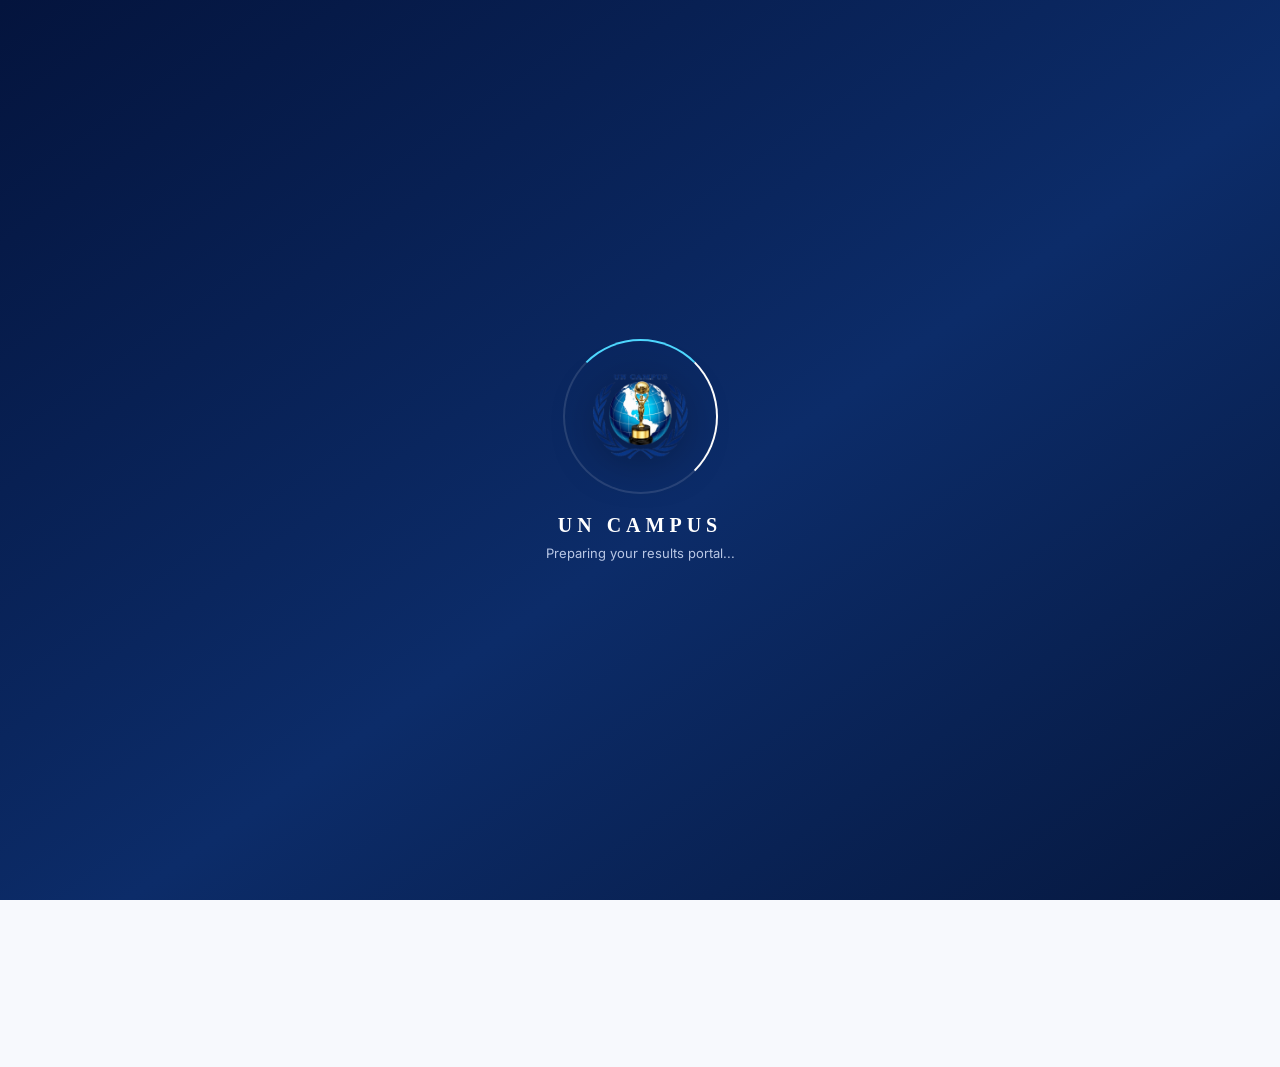
==== commit ce639d31: "Update index.html" ====
--- a/index.html
+++ b/index.html
@@ -112,7 +112,7 @@
 
         <div class="department-section">
             <h3 class="department-heading">Department of HRM</h3>
-            <div id="HRMBatchGrid" class="batch-grid"></div>
+            <div id="hrmBatchGrid" class="batch-grid"></div>
         </div>
       </section>
 
